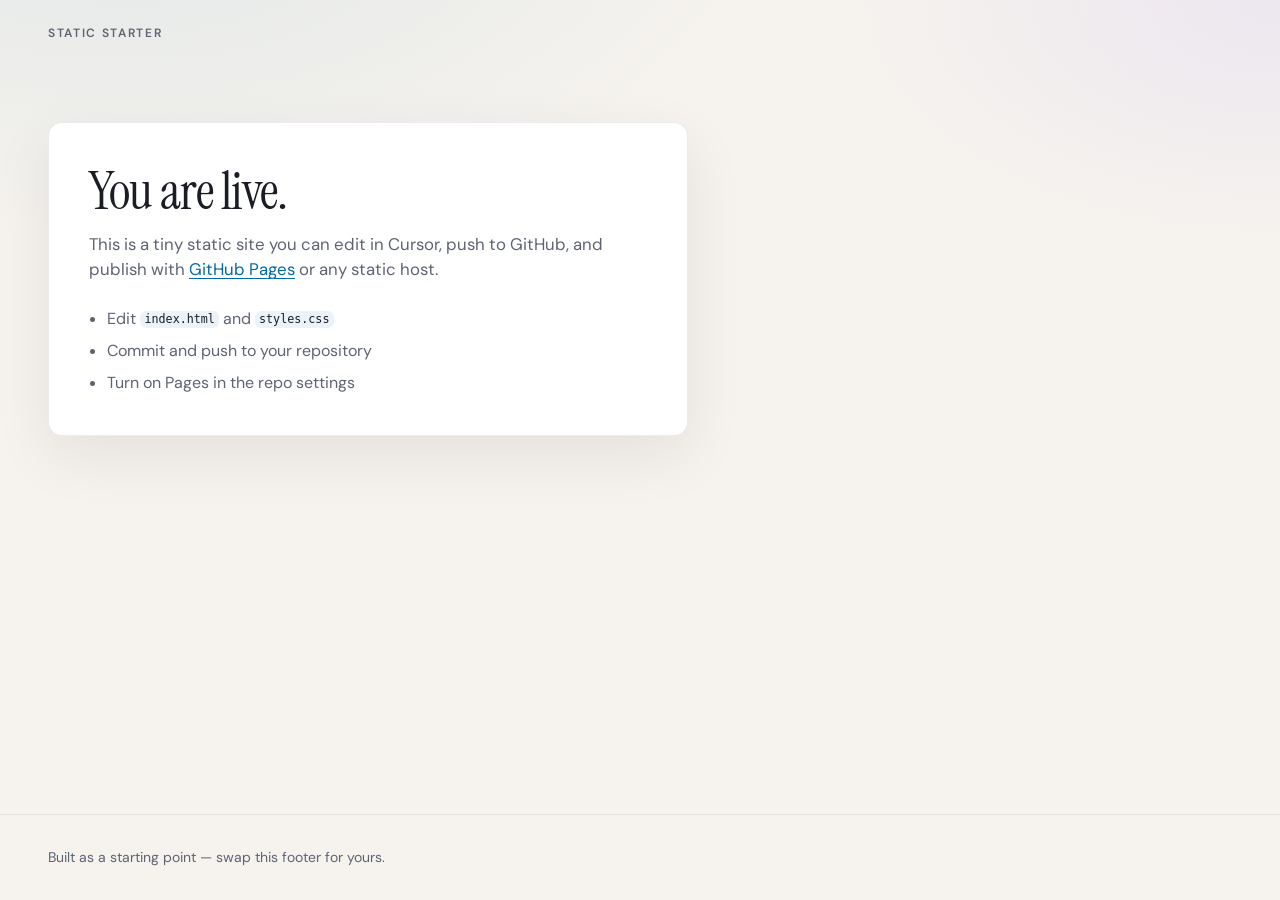
==== index.html @ 9c69a929 "Initial commit: static HTML/CSS starter for GitHub Pages Made-with: Cursor" ====
<!DOCTYPE html>
<html lang="en">
  <head>
    <meta charset="utf-8" />
    <meta name="viewport" content="width=device-width, initial-scale=1" />
    <title>Hello — static starter</title>
    <meta
      name="description"
      content="A minimal static site starter, ready for GitHub Pages."
    />
    <link rel="stylesheet" href="styles.css" />
    <link rel="preconnect" href="https://fonts.googleapis.com" />
    <link rel="preconnect" href="https://fonts.gstatic.com" crossorigin />
    <link
      href="https://fonts.googleapis.com/css2?family=DM+Sans:ital,opsz,wght@0,9..40,400;0,9..40,600;1,9..40,400&family=Instrument+Serif:ital@0;1&display=swap"
      rel="stylesheet"
    />
  </head>
  <body>
    <a class="skip-link" href="#main">Skip to content</a>
    <header class="site-header">
      <p class="eyebrow">Static starter</p>
    </header>
    <main id="main" class="layout">
      <section class="hero" aria-labelledby="hero-title">
        <h1 id="hero-title" class="hero-title">You are live.</h1>
        <p class="lede">
          This is a tiny static site you can edit in Cursor, push to GitHub,
          and publish with
          <a href="https://pages.github.com/">GitHub Pages</a>
          or any static host.
        </p>
        <ul class="checklist" role="list">
          <li>Edit <code>index.html</code> and <code>styles.css</code></li>
          <li>Commit and push to your repository</li>
          <li>Turn on Pages in the repo settings</li>
        </ul>
      </section>
    </main>
    <footer class="site-footer">
      <p>Built as a starting point — swap this footer for yours.</p>
    </footer>
  </body>
</html>
---- styles.css ----
:root {
  color-scheme: light dark;
  --bg: #0f1115;
  --bg-elevated: #171a21;
  --text: #e8eaef;
  --text-muted: #9aa3b2;
  --accent: #7dd3fc;
  --accent-soft: rgba(125, 211, 252, 0.12);
  --border: rgba(255, 255, 255, 0.08);
  --radius: 14px;
  --shadow: 0 24px 80px rgba(0, 0, 0, 0.45);
  --font-sans: "DM Sans", system-ui, sans-serif;
  --font-display: "Instrument Serif", Georgia, serif;
}

@media (prefers-color-scheme: light) {
  :root {
    --bg: #f6f3ee;
    --bg-elevated: #ffffff;
    --text: #1a1d24;
    --text-muted: #5c6474;
    --accent: #0369a1;
    --accent-soft: rgba(3, 105, 161, 0.08);
    --border: rgba(0, 0, 0, 0.08);
    --shadow: 0 20px 60px rgba(26, 29, 36, 0.08);
  }
}

*,
*::before,
*::after {
  box-sizing: border-box;
}

html {
  font-family: var(--font-sans);
  line-height: 1.5;
  -webkit-font-smoothing: antialiased;
}

body {
  margin: 0;
  min-height: 100dvh;
  display: flex;
  flex-direction: column;
  color: var(--text);
  background: radial-gradient(
      1200px 600px at 10% -10%,
      var(--accent-soft),
      transparent 55%
    ),
    radial-gradient(
      900px 500px at 100% 0%,
      rgba(167, 139, 250, 0.12),
      transparent 50%
    ),
    var(--bg);
}

.skip-link {
  position: absolute;
  left: -999px;
  top: 0.75rem;
  padding: 0.5rem 1rem;
  background: var(--accent);
  color: #0f1115;
  font-weight: 600;
  border-radius: 8px;
  z-index: 10;
}

.skip-link:focus {
  left: 0.75rem;
}

.site-header {
  padding: 1.5rem clamp(1.25rem, 4vw, 3rem) 0;
}

.eyebrow {
  margin: 0;
  font-size: 0.75rem;
  letter-spacing: 0.14em;
  text-transform: uppercase;
  color: var(--text-muted);
  font-weight: 600;
}

.layout {
  flex: 1;
  padding: clamp(2rem, 8vw, 5rem) clamp(1.25rem, 4vw, 3rem);
}

.hero {
  max-width: 40rem;
  padding: clamp(1.5rem, 4vw, 2.5rem);
  border-radius: var(--radius);
  background: var(--bg-elevated);
  border: 1px solid var(--border);
  box-shadow: var(--shadow);
}

.hero-title {
  margin: 0 0 0.75rem;
  font-family: var(--font-display);
  font-size: clamp(2.25rem, 5vw, 3.25rem);
  font-weight: 400;
  line-height: 1.1;
  letter-spacing: -0.02em;
}

.lede {
  margin: 0 0 1.5rem;
  font-size: 1.05rem;
  color: var(--text-muted);
}

.lede a {
  color: var(--accent);
  text-decoration-thickness: 1px;
  text-underline-offset: 3px;
}

.lede a:hover {
  text-decoration-thickness: 2px;
}

.checklist {
  margin: 0;
  padding-left: 1.15rem;
  color: var(--text-muted);
}

.checklist li {
  margin-bottom: 0.5rem;
}

.checklist li:last-child {
  margin-bottom: 0;
}

.checklist code {
  font-size: 0.9em;
  padding: 0.12em 0.35em;
  border-radius: 6px;
  background: var(--accent-soft);
  color: var(--text);
}

.site-footer {
  padding: 2rem clamp(1.25rem, 4vw, 3rem);
  border-top: 1px solid var(--border);
}

.site-footer p {
  margin: 0;
  font-size: 0.875rem;
  color: var(--text-muted);
}
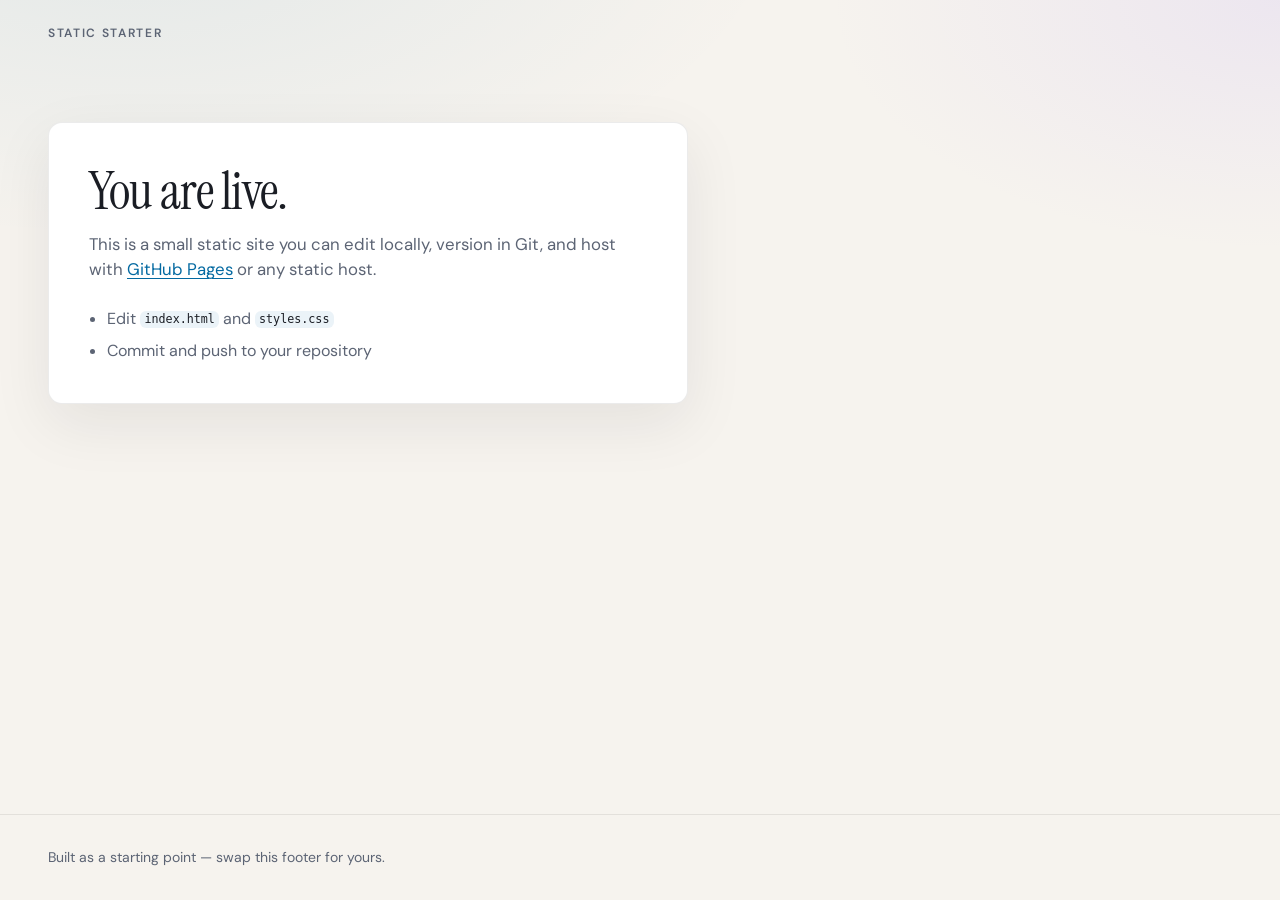
==== commit b9fa4e2e: "Homepage copy: generic workflow, no setup checklist Made-with: Cursor" ====
--- a/index.html
+++ b/index.html
@@ -25,15 +25,14 @@
       <section class="hero" aria-labelledby="hero-title">
         <h1 id="hero-title" class="hero-title">You are live.</h1>
         <p class="lede">
-          This is a tiny static site you can edit in Cursor, push to GitHub,
-          and publish with
+          This is a small static site you can edit locally, version in Git, and
+          host with
           <a href="https://pages.github.com/">GitHub Pages</a>
           or any static host.
         </p>
         <ul class="checklist" role="list">
           <li>Edit <code>index.html</code> and <code>styles.css</code></li>
           <li>Commit and push to your repository</li>
-          <li>Turn on Pages in the repo settings</li>
         </ul>
       </section>
     </main>
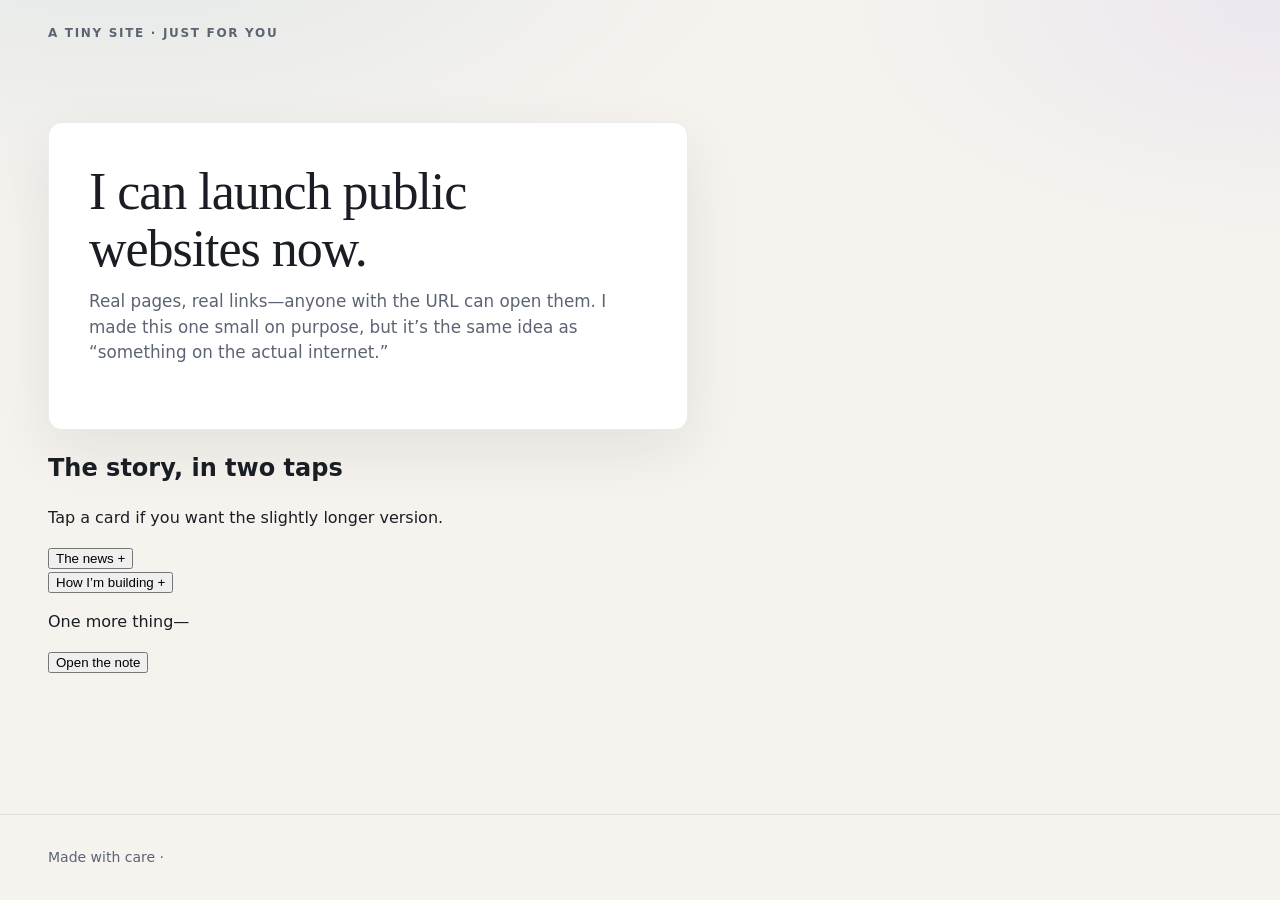
==== commit db4a10d8: "Reframe story: public sites, AI collaborators, invite note Made-with: Cursor" ====
--- a/index.html
+++ b/index.html
@@ -3,41 +3,114 @@
   <head>
     <meta charset="utf-8" />
     <meta name="viewport" content="width=device-width, initial-scale=1" />
-    <title>Hello — static starter</title>
+    <title>For you</title>
     <meta
       name="description"
-      content="A minimal static site starter, ready for GitHub Pages."
+      content="News: public websites — and how I build now. Tap the cards."
     />
     <link rel="stylesheet" href="styles.css" />
     <link rel="preconnect" href="https://fonts.googleapis.com" />
     <link rel="preconnect" href="https://fonts.gstatic.com" crossorigin />
     <link
-      href="https://fonts.googleapis.com/css2?family=DM+Sans:ital,opsz,wght@0,9..40,400;0,9..40,600;1,9..40,400&family=Instrument+Serif:ital@0;1&display=swap"
+      href="https://fonts.googleapis.com/css2?family=Fraunces:ital,opsz,wght@0,9..144,400;0,9..144,600;1,9..144,400&family=Nunito+Sans:ital,opsz,wght@0,6..12,400;0,6..12,600;1,6..12,400&display=swap"
       rel="stylesheet"
     />
   </head>
   <body>
     <a class="skip-link" href="#main">Skip to content</a>
+    <div class="bg-blobs" aria-hidden="true"></div>
+
     <header class="site-header">
-      <p class="eyebrow">Static starter</p>
+      <p class="eyebrow">A tiny site · just for you</p>
     </header>
+
     <main id="main" class="layout">
-      <section class="hero" aria-labelledby="hero-title">
-        <h1 id="hero-title" class="hero-title">You are live.</h1>
+      <section class="hero card-in" aria-labelledby="hero-title">
+        <h1 id="hero-title" class="hero-title">I can launch public websites now.</h1>
         <p class="lede">
-          This is a small static site you can edit locally, version in Git, and
-          host with
-          <a href="https://pages.github.com/">GitHub Pages</a>
-          or any static host.
+          Real pages, real links—anyone with the URL can open them. I made this
+          one small on purpose, but it’s the same idea as “something on the
+          actual internet.”
         </p>
-        <ul class="checklist" role="list">
-          <li>Edit <code>index.html</code> and <code>styles.css</code></li>
-          <li>Commit and push to your repository</li>
-        </ul>
+      </section>
+
+      <section class="story" aria-labelledby="story-title">
+        <h2 id="story-title" class="section-title">The story, in two taps</h2>
+        <p class="section-intro">
+          Tap a card if you want the slightly longer version.
+        </p>
+
+        <div class="cards">
+          <article class="story-card">
+            <button
+              type="button"
+              class="story-card__toggle"
+              aria-expanded="false"
+              aria-controls="panel-1"
+              id="btn-1"
+            >
+              <span class="story-card__label">The news</span>
+              <span class="story-card__hint" aria-hidden="true">+</span>
+            </button>
+            <div
+              class="story-card__panel"
+              id="panel-1"
+              role="region"
+              aria-labelledby="btn-1"
+              hidden
+            >
+              <p>
+                I can create and publish <strong>public</strong> sites—pages
+                that live outside my laptop, with a shareable link. That’s new
+                for me, and it’s what I wanted you to see first.
+              </p>
+            </div>
+          </article>
+
+          <article class="story-card">
+            <button
+              type="button"
+              class="story-card__toggle"
+              aria-expanded="false"
+              aria-controls="panel-2"
+              id="btn-2"
+            >
+              <span class="story-card__label">How I’m building</span>
+              <span class="story-card__hint" aria-hidden="true">+</span>
+            </button>
+            <div
+              class="story-card__panel"
+              id="panel-2"
+              role="region"
+              aria-labelledby="btn-2"
+              hidden
+            >
+              <p>
+                I work alongside AI tools now—things like <strong>Cursor</strong>
+                and <strong>Claude</strong>—almost like teammates in the editor.
+                They help me draft, explore options, and catch dumb mistakes;
+                I still decide what ships. It’s faster, and honestly more fun.
+              </p>
+            </div>
+          </article>
+        </div>
+      </section>
+
+      <section class="reveal-block card-in card-in--delay" aria-labelledby="reveal-label">
+        <p id="reveal-label" class="reveal-block__prompt">One more thing—</p>
+        <button type="button" class="btn-primary" id="reveal-btn">
+          Open the note
+        </button>
+        <div class="reveal-block__message" id="reveal-message" hidden>
+          <p>Any ideas what we want to build now?</p>
+        </div>
       </section>
     </main>
+
     <footer class="site-footer">
-      <p>Built as a starting point — swap this footer for yours.</p>
+      <p>Made with care · <span id="year"></span></p>
     </footer>
+
+    <script src="script.js" defer></script>
   </body>
 </html>
